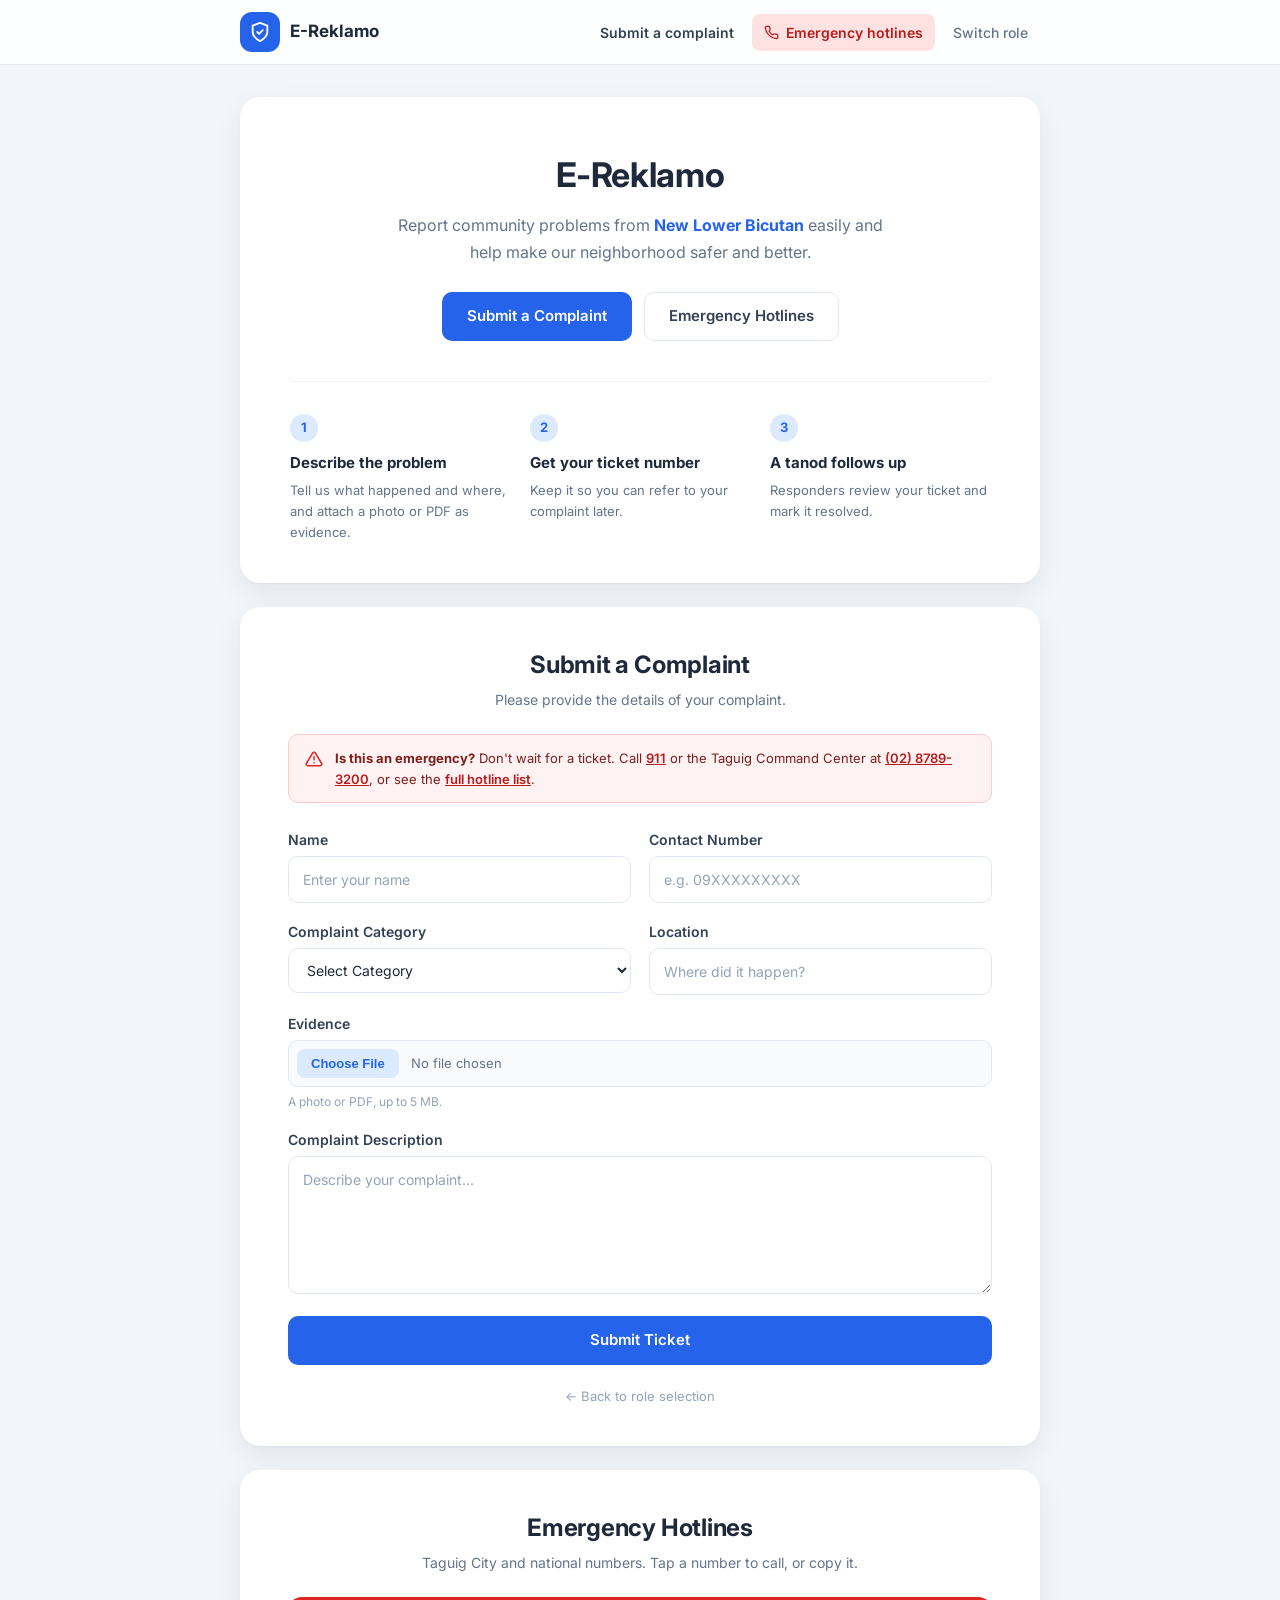
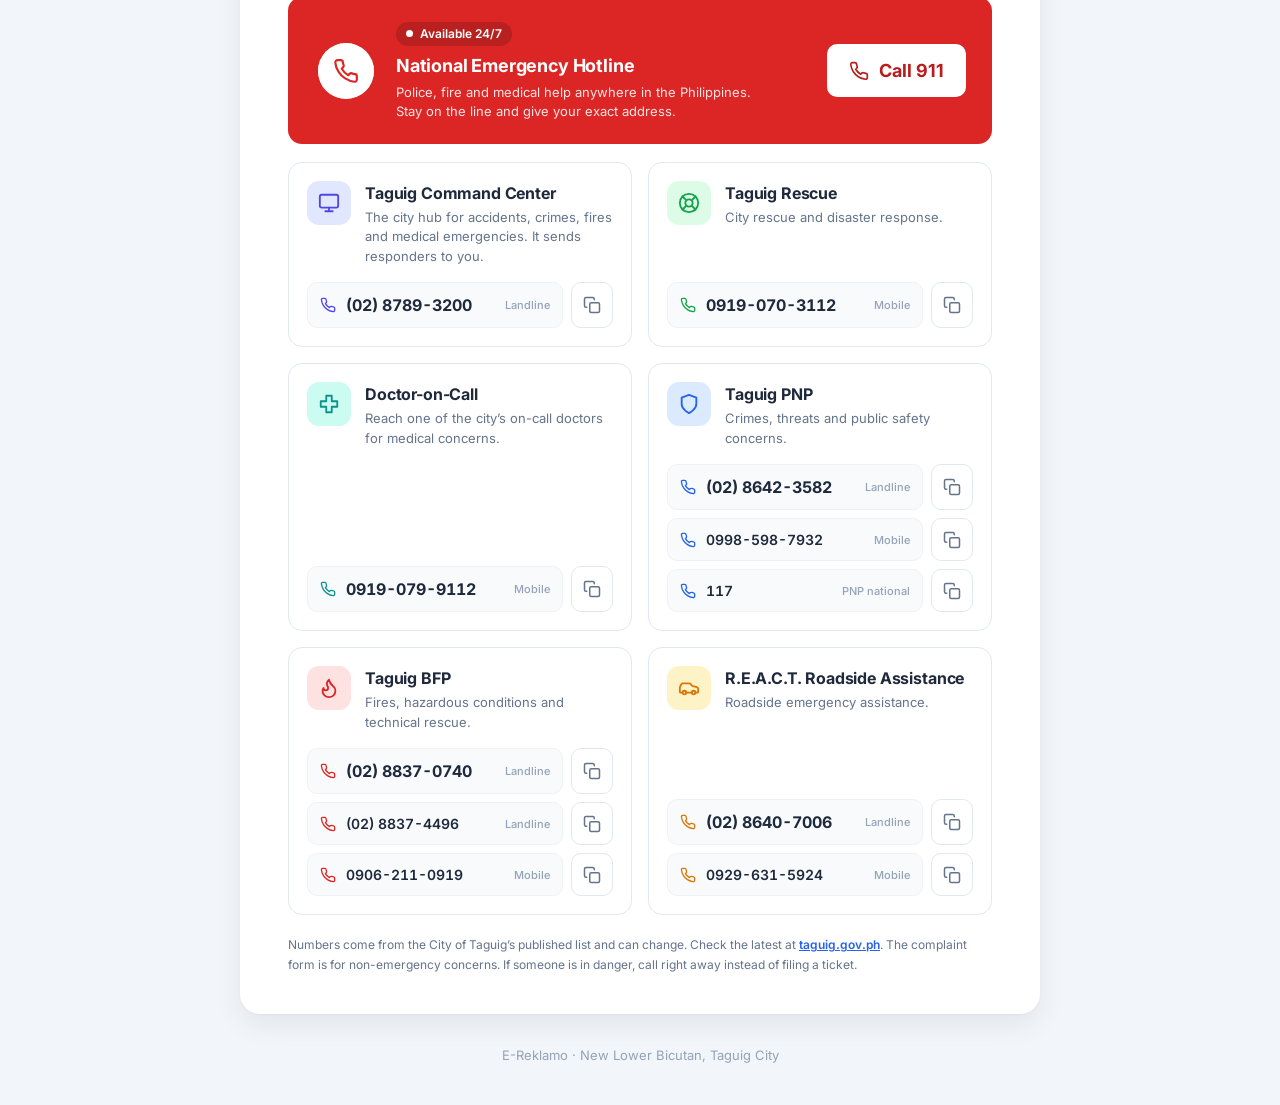
==== complaintpage.html @ d014d46d "Final" ====
<!DOCTYPE html>
<html lang="en">
<head>
    <meta charset="UTF-8">
    <meta name="viewport" content="width=device-width, initial-scale=1.0">
    <title>E-Reklamo</title>
    <link rel="preconnect" href="https://fonts.googleapis.com">
    <link rel="preconnect" href="https://fonts.gstatic.com" crossorigin>
    <link href="https://fonts.googleapis.com/css2?family=Inter:wght@400;500;600;700&display=swap" rel="stylesheet">
    <link rel="stylesheet" href="theme.css">
    <link rel="stylesheet" href="hotlines.css">
    <link rel="stylesheet" href="complaintpage.css">
</head>
<body>

    <header class="topbar">
        <div class="topbar-inner">
            <a href="#home" class="brand">
                <span class="brand-mark">
                    <svg viewBox="0 0 24 24" fill="none" stroke="currentColor" stroke-width="2" stroke-linecap="round" stroke-linejoin="round" aria-hidden="true"><path d="M12 22s8-4 8-10V5l-8-3-8 3v7c0 6 8 10 8 10z"/><path d="m9 12 2 2 4-4"/></svg>
                </span>
                <span class="brand-name">E-Reklamo</span>
            </a>
            <nav class="topnav" aria-label="Page sections">
                <a href="#complaint">Submit a complaint</a>
                <a href="#hotlines" class="nav-alert">
                    <svg viewBox="0 0 24 24" fill="none" stroke="currentColor" stroke-width="2" stroke-linecap="round" stroke-linejoin="round" aria-hidden="true"><path d="M22 16.92v3a2 2 0 0 1-2.18 2 19.79 19.79 0 0 1-8.63-3.07 19.5 19.5 0 0 1-6-6 19.79 19.79 0 0 1-3.07-8.67A2 2 0 0 1 4.11 2h3a2 2 0 0 1 2 1.72 12.84 12.84 0 0 0 .7 2.81 2 2 0 0 1-.45 2.11L8.09 9.91a16 16 0 0 0 6 6l1.27-1.27a2 2 0 0 1 2.11-.45 12.84 12.84 0 0 0 2.81.7A2 2 0 0 1 22 16.92z"/></svg>
                    Emergency hotlines
                </a>
                <a href="index.html" class="nav-quiet">Switch role</a>
            </nav>
        </div>
    </header>

    <div class="page">

        <section id="home" class="hero">
            <h1>E-Reklamo</h1>
            <p>
                Report community problems from <strong>New Lower Bicutan</strong> easily
                and help make our neighborhood safer and better.
            </p>
            <div class="hero-actions">
                <a href="#complaint" class="btn">Submit a Complaint</a>
                <a href="#hotlines" class="btn btn-outline">Emergency Hotlines</a>
            </div>

            <ol class="steps">
                <li>
                    <span class="step-num">1</span>
                    <strong>Describe the problem</strong>
                    <span>Tell us what happened and where, and attach a photo or PDF as evidence.</span>
                </li>
                <li>
                    <span class="step-num">2</span>
                    <strong>Get your ticket number</strong>
                    <span>Keep it so you can refer to your complaint later.</span>
                </li>
                <li>
                    <span class="step-num">3</span>
                    <strong>A tanod follows up</strong>
                    <span>Responders review your ticket and mark it resolved.</span>
                </li>
            </ol>
        </section>

        <section id="complaint" class="section">
            <h2>Submit a Complaint</h2>

            <p class="subtitle">Please provide the details of your complaint.</p>

            <div class="notice" role="note">
                <svg viewBox="0 0 24 24" fill="none" stroke="currentColor" stroke-width="2" stroke-linecap="round" stroke-linejoin="round" aria-hidden="true"><path d="M10.29 3.86 1.82 18a2 2 0 0 0 1.71 3h16.94a2 2 0 0 0 1.71-3L13.71 3.86a2 2 0 0 0-3.42 0z"/><path d="M12 9v4M12 17h.01"/></svg>
                <p>
                    <strong>Is this an emergency?</strong> Don't wait for a ticket. Call
                    <a href="tel:911">911</a> or the Taguig Command Center at
                    <a href="tel:0287893200">(02) 8789-3200</a>, or see the
                    <a href="#hotlines">full hotline list</a>.
                </p>
            </div>

            <form id="complaintForm">

                <div class="form-row">
                    <div class="field">
                        <label for="name">Name</label>
                        <input type="text" id="name" placeholder="Enter your name" required>
                    </div>

                    <div class="field">
                        <label for="Contact">Contact Number</label>
                        <input type="tel" id="Contact" placeholder="e.g. 09XXXXXXXXX" maxlength="11" pattern="09[0-9]{9}" title="Enter an 11-digit number starting with 09" required>
                    </div>
                </div>

                <div class="form-row">
                    <div class="field">
                        <label for="category">Complaint Category</label>
                        <select id="category" required>
                            <option value="">Select Category</option>
                            <option value="Noise">Noise</option>
                            <option value="Garbage">Garbage</option>
                            <option value="Illegal Parking">Illegal Parking</option>
                        </select>
                    </div>

                    <div class="field">
                        <label for="location">Location</label>
                        <input type="text" id="location" placeholder="Where did it happen?" required>
                    </div>
                </div>

                <label for="Evidence" id="evidenceLabel">Evidence</label>
                <input type="file" id="Evidence" accept="image/*,.pdf" required>
                <p class="hint">A photo or PDF, up to 5 MB.</p>

                <label for="description">Complaint Description</label>
                <textarea id="description" rows="5" placeholder="Describe your complaint..." required></textarea>

                <button type="submit" class="submit-btn">Submit Ticket</button>

            </form>

            <a href="index.html" class="back-link">← Back to role selection</a>

            <div id="popupToast" class="popup-toast" role="status" aria-live="polite"></div>
        </section>

        <section id="hotlines" class="section">
            <h2>Emergency Hotlines</h2>
            <p class="subtitle">Taguig City and national numbers. Tap a number to call, or copy it.</p>

            <div data-hotlines></div>
        </section>

        <footer class="page-footer">E-Reklamo · New Lower Bicutan, Taguig City</footer>

    </div>

    <!-- Ticket confirmation: shown by CSS (:target) when the address is #ticketOverlay -->
    <div class="ticket-overlay" id="ticketOverlay">
        <a class="ticket-backdrop" href="#complaint" aria-label="Close ticket"></a>
        <div class="ticket" role="dialog" aria-modal="true" aria-labelledby="ticketTitle">
            <div class="ticket-head">E-Reklamo Ticket</div>

            <div class="ticket-body">
                <svg class="check" viewBox="0 0 52 52" aria-hidden="true">
                    <circle class="check-circle" cx="26" cy="26" r="23" fill="none"/>
                    <path class="check-mark" fill="none" d="M15 27 l8 8 l15 -17"/>
                </svg>

                <h3 id="ticketTitle">Complaint Submitted</h3>
                <p class="ticket-sub">Keep your ticket number for reference.</p>

                <div class="ticket-number" id="ticketNumber">ER-000000</div>
                <span class="ticket-status">Pending</span>

                <div class="ticket-rows">
                    <div class="ticket-row"><span>Name</span><strong id="tName"></strong></div>
                    <div class="ticket-row"><span>Category</span><strong id="tCategory"></strong></div>
                    <div class="ticket-row"><span>Location</span><strong id="tLocation"></strong></div>
                    <div class="ticket-row"><span>Submitted</span><strong id="tDate"></strong></div>
                </div>

                <p class="ticket-note" id="ticketNote"></p>

                <a class="ticket-close" href="#complaint">Done</a>
            </div>
        </div>
    </div>

    <script src="hotlines.js"></script>
    <script src="complaintpage.js"></script>
</body>
</html>
---- theme.css ----
/* =====================================================================
   E-Reklamo shared theme
   Load this BEFORE each page's own stylesheet.
   Keeps the original look (soft grey background, white rounded cards,
   blue primary) and puts the colours, radii and shadows in one place.
   ===================================================================== */

:root {
    /* neutrals (same family as the original design) */
    --bg: #f2f5f9;
    --surface: #ffffff;
    --text: #1e293b;
    --text-2: #334155;
    --muted: #64748b;
    --subtle: #94a3b8;
    --border: #e2e8f0;
    --border-soft: #eef2f7;
    --field-bg: #f8fafc;

    /* primary blue */
    --primary: #2563eb;
    --primary-hover: #1e40af;
    --primary-dark: #072177;
    --primary-tint: #dbeafe;
    --primary-ring: rgba(37, 99, 235, 0.18);

    /* agency / status colours */
    --red: #dc2626;
    --red-dark: #b91c1c;
    --red-tint: #fee2e2;
    --green: #16a34a;
    --green-dark: #166534;
    --green-tint: #dcfce7;
    --amber: #d97706;
    --amber-tint: #fef3c7;
    --indigo: #4f46e5;
    --indigo-tint: #e0e7ff;
    --teal: #0d9488;
    --teal-tint: #ccfbf1;

    /* shape and depth */
    --radius-lg: 20px;
    --radius-md: 14px;
    --radius-sm: 10px;
    --shadow-sm: 0 1px 2px rgba(15, 23, 42, 0.05), 0 1px 3px rgba(15, 23, 42, 0.06);
    --shadow-md: 0 1px 2px rgba(15, 23, 42, 0.04), 0 10px 28px rgba(15, 23, 42, 0.07);
    --shadow-lg: 0 24px 50px rgba(15, 23, 42, 0.18);

    --font: "Inter", system-ui, -apple-system, "Segoe UI", Roboto, Arial, sans-serif;
}

* {
    margin: 0;
    padding: 0;
    box-sizing: border-box;
}

html {
    scroll-behavior: smooth;
    -webkit-text-size-adjust: 100%;
}

body {
    font-family: var(--font);
    background: var(--bg);
    color: var(--text);
    line-height: 1.5;
    -webkit-font-smoothing: antialiased;
}

input,
select,
textarea,
button {
    font: inherit;
}

h1, h2, h3 {
    letter-spacing: -0.01em;
}

:focus-visible {
    outline: 3px solid var(--primary-ring);
    outline-offset: 2px;
    border-radius: 6px;
}

/* ---------- brand mark (the shield used on every page) ---------- */
.brand-mark {
    display: inline-grid;
    place-items: center;
    width: 40px;
    height: 40px;
    flex-shrink: 0;
    border-radius: 12px;
    background: var(--primary);
    color: white;
}

.brand-mark svg {
    width: 22px;
    height: 22px;
}

/* ---------- buttons ---------- */
.btn {
    display: inline-flex;
    align-items: center;
    justify-content: center;
    gap: 8px;
    padding: 12px 24px;
    border: 1px solid transparent;
    border-radius: var(--radius-sm);
    background: var(--primary);
    color: white;
    font-size: 15px;
    font-weight: 600;
    text-decoration: none;
    cursor: pointer;
    transition: background 0.2s, border-color 0.2s, color 0.2s, transform 0.15s;
}

.btn:hover {
    background: var(--primary-hover);
}

.btn:active {
    transform: translateY(1px);
}

.btn svg {
    width: 18px;
    height: 18px;
}

.btn-outline {
    background: white;
    color: var(--text-2);
    border-color: var(--border);
}

.btn-outline:hover {
    background: var(--field-bg);
    color: var(--primary);
    border-color: var(--primary);
}


@media (prefers-reduced-motion: reduce) {
    *,
    *::before,
    *::after {
        animation-duration: 0.001ms !important;
        animation-delay: 0s !important;
        animation-iteration-count: 1 !important;
        transition-duration: 0.001ms !important;
        scroll-behavior: auto !important;
    }
}
---- hotlines.css ----
/* =====================================================================
   Emergency hotlines component
   Rendered by hotlines.js into any element with  data-hotlines.
   Needs theme.css.
   ===================================================================== */

/* ---------- featured: national 911 ---------- */
.hl-featured {
    display: flex;
    align-items: center;
    gap: 22px;
    padding: 22px 26px 22px 30px;
    margin-bottom: 18px;
    border-radius: var(--radius-md);
    background: var(--red);
    color: white;
}

/* the one big moment: soft rings pulsing out of the phone */
.hl-pulse {
    position: relative;
    width: 56px;
    height: 56px;
    flex-shrink: 0;
}

.hl-pulse::before,
.hl-pulse::after {
    content: "";
    position: absolute;
    inset: 0;
    border-radius: 50%;
    background: rgba(255, 255, 255, 0.4);
    animation: hl-ring 2.4s ease-out infinite;
}

.hl-pulse::after {
    animation-delay: 1.2s;
}

.hl-pulse-core {
    position: relative;
    z-index: 1;
    display: grid;
    place-items: center;
    width: 56px;
    height: 56px;
    border-radius: 50%;
    background: white;
    color: var(--red);
}

.hl-pulse-core svg {
    width: 26px;
    height: 26px;
    animation: hl-idle 2.4s ease-in-out infinite;
}

.hl-featured-text {
    flex: 1;
    min-width: 0;
}

.hl-live {
    display: inline-flex;
    align-items: center;
    gap: 7px;
    margin-bottom: 6px;
    padding: 3px 10px;
    border-radius: 999px;
    background: rgba(0, 0, 0, 0.16);
    font-size: 12px;
    font-weight: 600;
}

.hl-live i {
    width: 7px;
    height: 7px;
    border-radius: 50%;
    background: #fff;
    animation: hl-blink 1.4s ease-in-out infinite;
}

.hl-featured h3 {
    font-size: 18px;
    margin-bottom: 4px;
}

.hl-featured p {
    font-size: 13px;
    line-height: 1.5;
    color: rgba(255, 255, 255, 0.88);
    max-width: 46ch;
}

.hl-featured-call {
    display: inline-flex;
    align-items: center;
    gap: 10px;
    flex-shrink: 0;
    padding: 13px 22px;
    border-radius: var(--radius-sm);
    background: white;
    color: var(--red-dark);
    font-size: 18px;
    font-weight: 700;
    text-decoration: none;
    transition: transform 0.2s, box-shadow 0.2s;
}

.hl-featured-call svg {
    width: 20px;
    height: 20px;
}

.hl-featured-call:hover {
    transform: translateY(-2px);
    box-shadow: 0 10px 22px rgba(127, 29, 29, 0.35);
}

.hl-featured-call:hover svg,
.hl-featured-call:focus-visible svg {
    animation: hl-shake 0.7s ease;
}

/* ---------- agency cards ---------- */
.hl-grid {
    display: grid;
    grid-template-columns: repeat(auto-fill, minmax(280px, 1fr));
    gap: 16px;
}

.hl-card {
    --accent: var(--primary);
    --tint: var(--primary-tint);
    display: flex;
    flex-direction: column;
    gap: 16px;
    padding: 18px;
    border: 1px solid var(--border);
    border-radius: var(--radius-md);
    background: white;
    transition: transform 0.25s ease, box-shadow 0.25s ease, border-color 0.25s ease;
}

.hl-card:hover {
    transform: translateY(-3px);
    border-color: var(--accent);
    box-shadow: var(--shadow-md);
}

.hl-blue   { --accent: var(--primary); --tint: var(--primary-tint); }
.hl-red    { --accent: var(--red);     --tint: var(--red-tint); }
.hl-green  { --accent: var(--green);   --tint: var(--green-tint); }
.hl-teal   { --accent: var(--teal);    --tint: var(--teal-tint); }
.hl-indigo { --accent: var(--indigo);  --tint: var(--indigo-tint); }
.hl-amber  { --accent: var(--amber);   --tint: var(--amber-tint); }

.hl-head {
    display: flex;
    gap: 14px;
    align-items: flex-start;
}

.hl-icon {
    display: grid;
    place-items: center;
    width: 44px;
    height: 44px;
    flex-shrink: 0;
    border-radius: 12px;
    background: var(--tint);
    color: var(--accent);
    transition: background 0.25s ease, color 0.25s ease, transform 0.25s ease;
}

.hl-icon svg {
    width: 22px;
    height: 22px;
}

.hl-card:hover .hl-icon {
    background: var(--accent);
    color: white;
    transform: rotate(-6deg) scale(1.06);
}

.hl-head h3 {
    font-size: 16px;
    color: var(--text);
    margin-bottom: 3px;
}

.hl-head p {
    font-size: 13px;
    line-height: 1.5;
    color: var(--muted);
}

/* ---------- number rows ---------- */
.hl-numbers {
    display: flex;
    flex-direction: column;
    gap: 8px;
    margin-top: auto;
}

.hl-row {
    display: flex;
    gap: 8px;
}

.hl-num {
    flex: 1;
    min-width: 0;
    display: flex;
    align-items: center;
    gap: 10px;
    padding: 10px 12px;
    border: 1px solid var(--border-soft);
    border-radius: var(--radius-sm);
    background: var(--field-bg);
    color: var(--text);
    text-decoration: none;
    transition: background 0.2s, border-color 0.2s, color 0.2s;
}

.hl-num:hover {
    background: var(--tint);
    border-color: var(--tint);
    color: var(--accent);
}

.hl-phone {
    width: 16px;
    height: 16px;
    flex-shrink: 0;
    color: var(--accent);
    transform-origin: 50% 60%;
}

.hl-num:hover .hl-phone,
.hl-num:focus-visible .hl-phone {
    animation: hl-shake 0.7s ease;
}

.hl-digits {
    flex: 1;
    font-size: 14px;
    font-weight: 600;
    font-variant-numeric: tabular-nums;
    white-space: nowrap;
}

.hl-row:first-child .hl-digits {
    font-size: 16px;
    font-weight: 700;
}

.hl-kind {
    font-size: 11px;
    font-weight: 500;
    color: var(--subtle);
    white-space: nowrap;
}

/* ---------- copy button ---------- */
.hl-copy {
    display: grid;
    place-items: center;
    width: 42px;
    flex-shrink: 0;
    border: 1px solid var(--border);
    border-radius: var(--radius-sm);
    background: white;
    color: var(--muted);
    cursor: pointer;
    transition: color 0.2s, border-color 0.2s, background 0.2s;
}

.hl-copy:hover {
    color: var(--accent);
    border-color: var(--accent);
}

.hl-copy svg {
    width: 18px;
    height: 18px;
}

.hl-copy .hl-ico-check {
    display: none;
}

.hl-copy.copied {
    background: var(--green-tint);
    border-color: var(--green);
    color: var(--green-dark);
}

.hl-copy.copied .hl-ico-copy {
    display: none;
}

.hl-copy.copied .hl-ico-check {
    display: block;
    animation: hl-pop 0.35s ease;
}

/* ---------- footnote + toast ---------- */
.hl-note {
    margin-top: 20px;
    font-size: 12px;
    line-height: 1.6;
    color: var(--muted);
}

.hl-note a {
    color: var(--primary);
    font-weight: 600;
}

.hl-toast {
    position: fixed;
    left: 50%;
    bottom: 24px;
    z-index: 3000;
    padding: 10px 18px;
    border-radius: 999px;
    background: #0f172a;
    color: white;
    font-size: 13px;
    font-weight: 500;
    box-shadow: var(--shadow-lg);
    opacity: 0;
    transform: translate(-50%, 16px);
    pointer-events: none;
    transition: opacity 0.25s ease, transform 0.25s ease;
}

.hl-toast.show {
    opacity: 1;
    transform: translate(-50%, 0);
}

/* ---------- reveal when scrolled into view ---------- */
/* "backwards" keeps each card hidden during its delay, then hands control
   back to normal styles so the hover lift still works afterwards. */
.hl-ready .hl-card:not(.in) {
    opacity: 0;
}

.hl-ready .hl-card.in {
    animation: hl-rise 0.5s ease backwards;
    animation-delay: var(--d, 0ms);
}

/* ---------- keyframes ---------- */
@keyframes hl-ring {
    0%   { transform: scale(1);   opacity: 0.7; }
    100% { transform: scale(2.2); opacity: 0; }
}

@keyframes hl-idle {
    0%, 30%, 100% { transform: rotate(0); }
    5%  { transform: rotate(-14deg); }
    10% { transform: rotate(12deg); }
    15% { transform: rotate(-8deg); }
    20% { transform: rotate(6deg); }
    25% { transform: rotate(-3deg); }
}

@keyframes hl-shake {
    0%, 100% { transform: rotate(0); }
    15% { transform: rotate(-16deg); }
    30% { transform: rotate(14deg); }
    45% { transform: rotate(-10deg); }
    60% { transform: rotate(8deg); }
    75% { transform: rotate(-4deg); }
}

@keyframes hl-blink {
    0%, 100% { opacity: 1; }
    50% { opacity: 0.25; }
}

@keyframes hl-pop {
    0%   { transform: scale(0.4); }
    70%  { transform: scale(1.25); }
    100% { transform: scale(1); }
}

@keyframes hl-rise {
    from { opacity: 0; transform: translateY(16px); }
    to   { opacity: 1; transform: none; }
}

@media (max-width: 600px) {
    .hl-featured {
        flex-wrap: wrap;
        padding: 20px;
    }

    .hl-featured-text {
        flex-basis: calc(100% - 80px);
    }

    .hl-featured-call {
        width: 100%;
        justify-content: center;
    }

    .hl-grid {
        grid-template-columns: 1fr;
    }
}
---- complaintpage.css ----
/* ---------- Top bar ---------- */
.topbar {
    position: sticky;
    top: 0;
    z-index: 100;
    background: rgba(255, 255, 255, 0.92);
    backdrop-filter: blur(8px);
    -webkit-backdrop-filter: blur(8px);
    border-bottom: 1px solid var(--border);
}

.topbar-inner {
    width: 90%;
    max-width: 800px;
    margin: 0 auto;
    height: 64px;
    display: flex;
    align-items: center;
    justify-content: space-between;
    gap: 16px;
}

.brand {
    display: inline-flex;
    align-items: center;
    gap: 10px;
    text-decoration: none;
}

.brand-name {
    font-size: 17px;
    font-weight: 700;
    color: var(--text);
}

.topnav {
    display: flex;
    align-items: center;
    gap: 6px;
}

.topnav a {
    display: inline-flex;
    align-items: center;
    gap: 7px;
    padding: 8px 12px;
    border-radius: 8px;
    color: var(--text-2);
    font-size: 14px;
    font-weight: 600;
    text-decoration: none;
    transition: background 0.2s, color 0.2s;
}

.topnav a:hover {
    background: var(--primary-tint);
    color: var(--primary);
}

.topnav svg {
    width: 15px;
    height: 15px;
}

.topnav .nav-alert {
    background: var(--red-tint);
    color: var(--red-dark);
}

.topnav .nav-alert:hover {
    background: var(--red);
    color: white;
}

.topnav .nav-quiet {
    color: var(--muted);
    font-weight: 500;
}

/* ---------- Layout ---------- */
.page {
    width: 90%;
    max-width: 800px;
    margin: 0 auto;
    padding: 32px 0 40px;
}

#home,
#complaint,
#hotlines {
    scroll-margin-top: 84px;
}

/* ---------- Hero ---------- */
.hero {
    background: var(--surface);
    border-radius: var(--radius-lg);
    padding: 52px 50px 40px;
    box-shadow: var(--shadow-md);
    text-align: center;
    margin-bottom: 24px;
}

.hero h1 {
    font-size: 34px;
    color: var(--text);
    margin-bottom: 12px;
}

.hero p {
    color: var(--muted);
    line-height: 1.7;
    max-width: 52ch;
    margin: 0 auto 26px;
}

.hero strong {
    color: var(--primary);
}

.hero-actions {
    display: flex;
    flex-wrap: wrap;
    gap: 12px;
    justify-content: center;
}

/* how it works: a real sequence, so it is numbered */
.steps {
    list-style: none;
    display: grid;
    grid-template-columns: repeat(3, 1fr);
    gap: 20px;
    margin-top: 40px;
    padding-top: 32px;
    border-top: 1px solid var(--border-soft);
    text-align: left;
}

.steps li {
    display: flex;
    flex-direction: column;
    gap: 6px;
}

.steps strong {
    color: var(--text);
    font-size: 15px;
}

.steps li > span:last-child {
    color: var(--muted);
    font-size: 13px;
    line-height: 1.6;
}

.step-num {
    display: grid;
    place-items: center;
    width: 28px;
    height: 28px;
    margin-bottom: 4px;
    border-radius: 50%;
    background: var(--primary-tint);
    color: var(--primary);
    font-size: 13px;
    font-weight: 700;
}

/* ---------- Sections ---------- */
.section {
    background: var(--surface);
    border-radius: var(--radius-lg);
    padding: 40px 48px;
    box-shadow: var(--shadow-md);
    margin-bottom: 24px;
}

.section h2 {
    text-align: center;
    font-size: 24px;
    color: var(--text);
    margin-bottom: 6px;
}

.subtitle {
    text-align: center;
    color: var(--muted);
    font-size: 14px;
    margin-bottom: 24px;
}

/* emergency reminder above the form */
.notice {
    display: flex;
    gap: 12px;
    align-items: flex-start;
    margin-bottom: 26px;
    padding: 13px 16px;
    border: 1px solid #fecaca;
    border-radius: var(--radius-sm);
    background: #fef2f2;
    color: #7f1d1d;
    font-size: 13px;
    line-height: 1.6;
}

.notice svg {
    width: 18px;
    height: 18px;
    flex-shrink: 0;
    margin-top: 2px;
    color: var(--red);
}

.notice a {
    color: var(--red-dark);
    font-weight: 600;
}

/* ---------- Form ---------- */
form {
    display: flex;
    flex-direction: column;
    text-align: left;
}

.form-row {
    display: grid;
    grid-template-columns: 1fr 1fr;
    gap: 0 18px;
}

.field {
    display: flex;
    flex-direction: column;
    min-width: 0;
}

label {
    font-weight: 600;
    color: var(--text-2);
    font-size: 14px;
    margin-bottom: 6px;
}

input,
select,
textarea {
    width: 100%;
    padding: 12px 14px;
    border: 1px solid var(--border);
    border-radius: var(--radius-sm);
    font-size: 14px;
    margin-bottom: 18px;
    outline: none;
    background: white;
    color: var(--text);
    transition: border-color 0.2s, box-shadow 0.2s;
}

input::placeholder,
textarea::placeholder {
    color: var(--subtle);
}

input:focus,
select:focus,
textarea:focus {
    border-color: var(--primary);
    box-shadow: 0 0 0 3px var(--primary-ring);
}

input:user-invalid,
select:user-invalid,
textarea:user-invalid {
    border-color: var(--red);
}

input[type="file"] {
    padding: 8px;
    font-size: 13px;
    color: var(--muted);
    margin-bottom: 6px;
    background: var(--field-bg);
}

input[type="file"]::file-selector-button {
    margin-right: 12px;
    padding: 7px 14px;
    border: none;
    border-radius: 8px;
    background: var(--primary-tint);
    color: var(--primary);
    font-weight: 600;
    cursor: pointer;
    transition: background 0.2s, color 0.2s;
}

input[type="file"]::file-selector-button:hover {
    background: var(--primary);
    color: white;
}

.hint {
    margin-bottom: 18px;
    font-size: 12px;
    color: var(--subtle);
}

textarea {
    resize: vertical;
    line-height: 1.6;
}

.submit-btn {
    width: 100%;
    margin-top: 4px;
    padding: 13px;
    border: none;
    border-radius: var(--radius-sm);
    background: var(--primary);
    color: white;
    font-size: 15px;
    font-weight: 600;
    cursor: pointer;
    transition: background 0.2s, transform 0.15s;
}

.submit-btn:hover {
    background: var(--primary-hover);
}

.submit-btn:active {
    transform: translateY(1px);
}

.submit-btn:disabled {
    background: var(--subtle);
    cursor: default;
}

.back-link {
    display: block;
    text-align: center;
    margin-top: 22px;
    color: var(--subtle);
    font-size: 13px;
    text-decoration: none;
    transition: color 0.2s;
}

.back-link:hover {
    color: var(--primary);
}

.page-footer {
    text-align: center;
    color: var(--subtle);
    font-size: 13px;
    padding-top: 8px;
}

/* ---------- Toast ---------- */
.popup-toast {
    position: fixed;
    top: 80px;
    right: 20px;
    max-width: calc(100% - 40px);
    background: var(--primary);
    color: white;
    padding: 14px 22px;
    border-radius: var(--radius-sm);
    box-shadow: var(--shadow-lg);
    font-size: 14px;
    opacity: 0;
    transform: translateY(-10px);
    pointer-events: none;
    transition: opacity 0.3s ease, transform 0.3s ease;
    z-index: 1000;
}

.popup-toast.show {
    opacity: 1;
    transform: translateY(0);
}

.popup-toast.error {
    background: #991b1b;
}

@media (max-width: 700px) {
    .hero,
    .section {
        padding: 30px 20px;
    }

    .hero {
        padding-top: 38px;
    }

    .steps {
        grid-template-columns: 1fr;
        gap: 18px;
    }

    .form-row {
        grid-template-columns: 1fr;
    }

    .topnav .nav-quiet {
        display: none;
    }

    .brand-name {
        display: none;
    }
}

/* ---------- Ticket confirmation (pure CSS) ----------
   The ticket is shown with :target. The page only has to point the address
   to #ticketOverlay; CSS does the showing, the animation and the closing
   (the Done button and the dark backdrop are plain links back to #complaint). */
.ticket-overlay {
    position: fixed;
    inset: 0;
    background: rgba(15, 23, 42, 0.5);
    display: none;
    align-items: center;
    justify-content: center;
    padding: 20px;
    z-index: 2000;
}

.ticket-overlay:target {
    display: flex;
    animation: fade-in 0.25s ease both;
}

.ticket-backdrop {
    position: absolute;
    inset: 0;
}

.ticket {
    position: relative;
    width: 100%;
    max-width: 380px;
    background: white;
    border-radius: var(--radius-lg);
    overflow: hidden;
    box-shadow: var(--shadow-lg);
}

.ticket-overlay:target .ticket {
    animation: pop 0.4s ease both;
}

.ticket-head {
    background: var(--primary);
    color: white;
    text-align: center;
    padding: 14px;
    font-weight: 700;
    font-size: 13px;
    letter-spacing: 1px;
    text-transform: uppercase;
}

.ticket-body {
    padding: 28px 30px 30px;
    text-align: center;
}

.check {
    width: 64px;
    height: 64px;
    margin-bottom: 8px;
}

.check-circle,
.check-mark {
    stroke: var(--primary);
    stroke-width: 3;
    stroke-linecap: round;
    stroke-linejoin: round;
    stroke-dasharray: 150;
    stroke-dashoffset: 150;
}

.ticket-overlay:target .check-circle {
    animation: draw 0.6s ease 0.25s forwards;
}

.ticket-overlay:target .check-mark {
    animation: draw 0.4s ease 0.75s forwards;
}

.ticket-body h3 {
    color: var(--text);
    font-size: 20px;
    margin-bottom: 4px;
}

.ticket-sub {
    color: var(--muted);
    font-size: 13px;
    margin-bottom: 18px;
}

.ticket-number {
    font-family: "Courier New", monospace;
    font-size: 26px;
    font-weight: bold;
    color: var(--primary);
    letter-spacing: 2px;
    margin-bottom: 8px;
}

.ticket-status {
    display: inline-block;
    background: var(--primary-tint);
    color: var(--primary);
    padding: 5px 14px;
    border-radius: 20px;
    font-size: 12px;
    font-weight: 700;
    margin-bottom: 18px;
}

.ticket-rows {
    border-top: 2px dashed var(--border);
    padding-top: 14px;
    margin-bottom: 14px;
    text-align: left;
}

.ticket-row {
    display: flex;
    justify-content: space-between;
    gap: 16px;
    font-size: 13px;
    padding: 5px 0;
    opacity: 0;
    transform: translateY(6px);
}

.ticket-row span {
    color: var(--muted);
}

.ticket-row strong {
    color: var(--text);
    text-align: right;
    word-break: break-word;
}

.ticket-overlay:target .ticket-row {
    animation: rise 0.35s ease forwards;
}

.ticket-overlay:target .ticket-row:nth-child(1) { animation-delay: 0.55s; }
.ticket-overlay:target .ticket-row:nth-child(2) { animation-delay: 0.65s; }
.ticket-overlay:target .ticket-row:nth-child(3) { animation-delay: 0.75s; }
.ticket-overlay:target .ticket-row:nth-child(4) { animation-delay: 0.85s; }

.ticket-note {
    color: var(--subtle);
    font-size: 12px;
    min-height: 16px;
}

.ticket-note:empty {
    display: none;
}

.ticket-close {
    display: block;
    margin-top: 16px;
    padding: 13px;
    border-radius: var(--radius-sm);
    background: var(--primary);
    color: white;
    font-size: 15px;
    font-weight: 600;
    text-decoration: none;
    transition: background 0.2s;
}

.ticket-close:hover {
    background: var(--primary-hover);
}

@keyframes fade-in {
    from { opacity: 0; }
    to   { opacity: 1; }
}

@keyframes pop {
    from { opacity: 0; transform: translateY(30px) scale(0.96); }
    to   { opacity: 1; transform: none; }
}

@keyframes draw {
    to { stroke-dashoffset: 0; }
}

@keyframes rise {
    to { opacity: 1; transform: none; }
}

@media (prefers-reduced-motion: reduce) {
    .ticket-overlay:target,
    .ticket-overlay:target .ticket,
    .ticket-overlay:target .ticket-row,
    .ticket-overlay:target .check-circle,
    .ticket-overlay:target .check-mark {
        animation: none !important;
    }
    .ticket-row {
        opacity: 1;
        transform: none;
    }
    .check-circle,
    .check-mark {
        stroke-dashoffset: 0;
    }
}
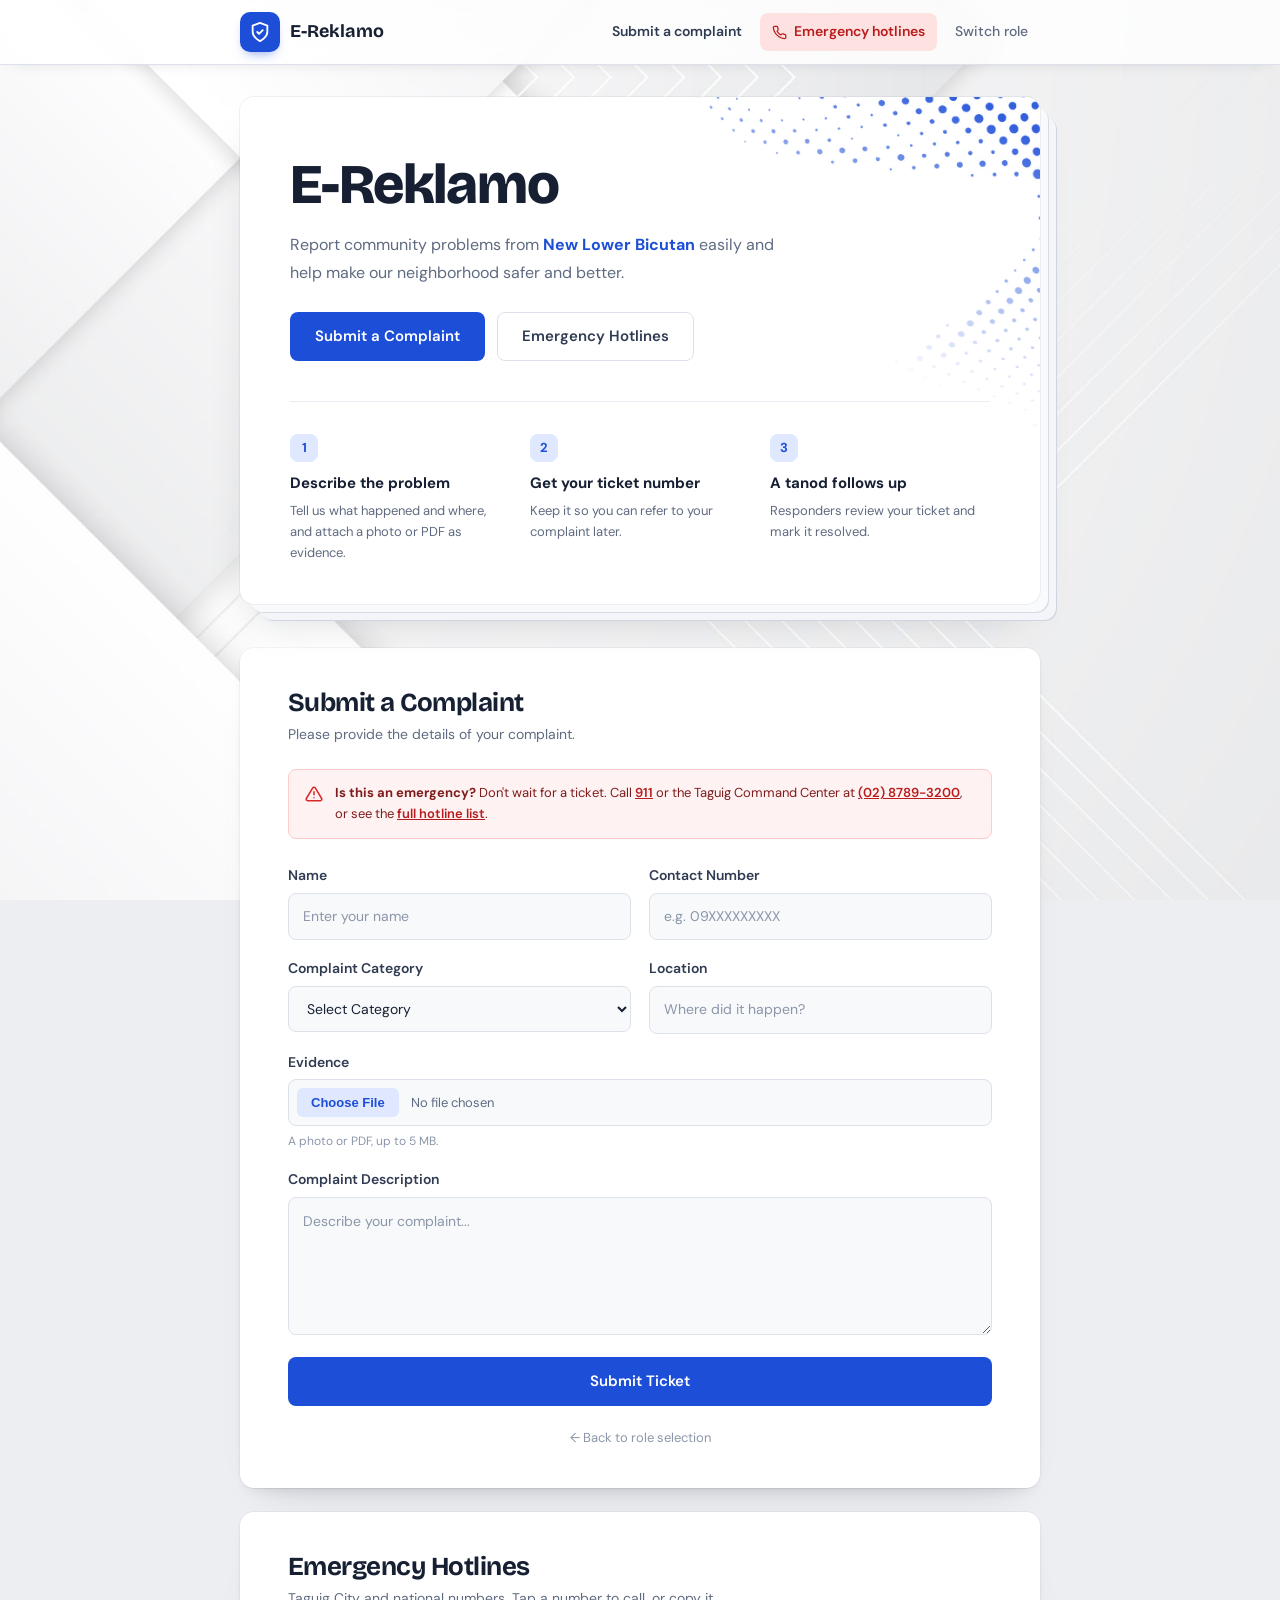
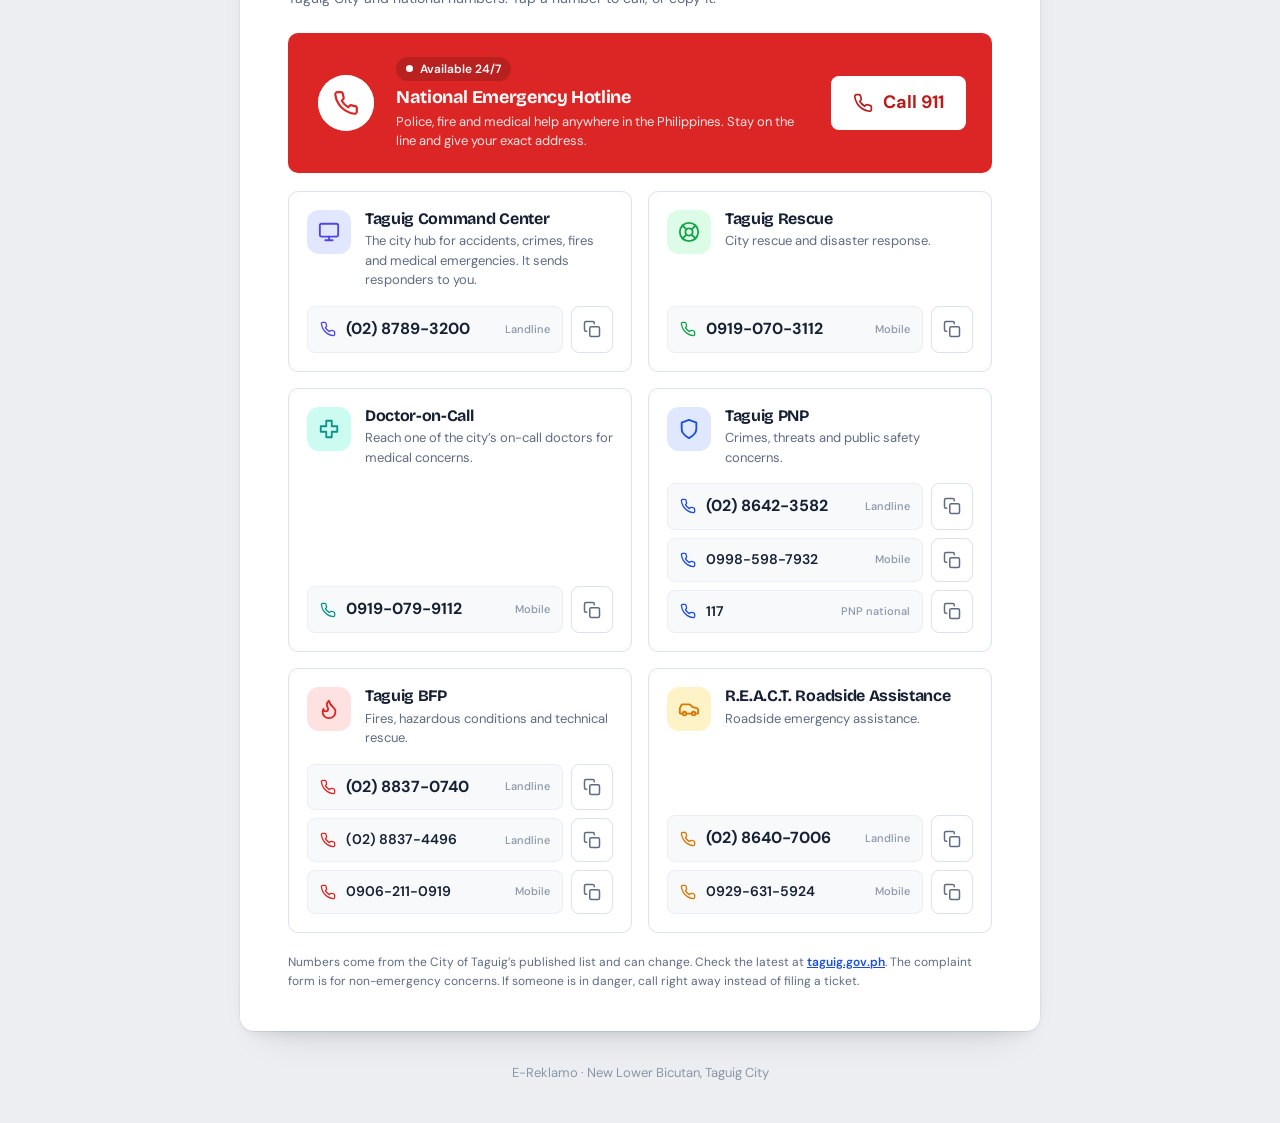
==== commit 721f5a88: "Final" ====
--- a/complaintpage.html
+++ b/complaintpage.html
@@ -6,7 +6,7 @@
     <title>E-Reklamo</title>
     <link rel="preconnect" href="https://fonts.googleapis.com">
     <link rel="preconnect" href="https://fonts.gstatic.com" crossorigin>
-    <link href="https://fonts.googleapis.com/css2?family=Inter:wght@400;500;600;700&display=swap" rel="stylesheet">
+    <link href="https://fonts.googleapis.com/css2?family=Bricolage+Grotesque:opsz,wght@12..96,600;12..96,700;12..96,800&family=DM+Sans:wght@400;500;600;700&display=swap" rel="stylesheet">
     <link rel="stylesheet" href="theme.css">
     <link rel="stylesheet" href="hotlines.css">
     <link rel="stylesheet" href="complaintpage.css">
--- a/theme.css
+++ b/theme.css
@@ -1,28 +1,30 @@
 /* =====================================================================
    E-Reklamo shared theme
    Load this BEFORE each page's own stylesheet.
-   Keeps the original look (soft grey background, white rounded cards,
-   blue primary) and puts the colours, radii and shadows in one place.
+
+   Design idea: layered white paper (Background.jpg) as the backdrop,
+   main cards drawn as stacked sheets, and one halftone wave (halftone.png,
+   made from bg.jpg) as the single decorative moment on each page.
    ===================================================================== */
 
 :root {
-    /* neutrals (same family as the original design) */
-    --bg: #f2f5f9;
+    /* paper neutrals */
+    --bg: #eceef1;
     --surface: #ffffff;
-    --text: #1e293b;
-    --text-2: #334155;
-    --muted: #64748b;
-    --subtle: #94a3b8;
-    --border: #e2e8f0;
-    --border-soft: #eef2f7;
-    --field-bg: #f8fafc;
+    --text: #172033;
+    --text-2: #2f3b52;
+    --muted: #5f6b80;
+    --subtle: #8b96a8;
+    --border: #dde2ea;
+    --border-soft: #eaeef4;
+    --field-bg: #f7f9fb;
 
-    /* primary blue */
-    --primary: #2563eb;
-    --primary-hover: #1e40af;
-    --primary-dark: #072177;
-    --primary-tint: #dbeafe;
-    --primary-ring: rgba(37, 99, 235, 0.18);
+    /* primary: a deeper cobalt so it holds up against the white sheets */
+    --primary: #1d4ed8;
+    --primary-hover: #1e3a8a;
+    --primary-dark: #0c1f66;
+    --primary-tint: #dfe8ff;
+    --primary-ring: rgba(29, 78, 216, 0.2);
 
     /* agency / status colours */
     --red: #dc2626;
@@ -38,15 +40,27 @@
     --teal: #0d9488;
     --teal-tint: #ccfbf1;
 
-    /* shape and depth */
-    --radius-lg: 20px;
-    --radius-md: 14px;
-    --radius-sm: 10px;
-    --shadow-sm: 0 1px 2px rgba(15, 23, 42, 0.05), 0 1px 3px rgba(15, 23, 42, 0.06);
-    --shadow-md: 0 1px 2px rgba(15, 23, 42, 0.04), 0 10px 28px rgba(15, 23, 42, 0.07);
-    --shadow-lg: 0 24px 50px rgba(15, 23, 42, 0.18);
+    /* shape: big sheets are crisper than small controls */
+    --radius-lg: 14px;
+    --radius-md: 10px;
+    --radius-sm: 8px;
 
-    --font: "Inter", system-ui, -apple-system, "Segoe UI", Roboto, Arial, sans-serif;
+    /* depth: paper lying on paper */
+    --shadow-sm: 0 1px 1px rgba(23, 32, 51, 0.05), 0 2px 6px -2px rgba(23, 32, 51, 0.08);
+    --shadow-md: 0 0 0 1px rgba(23, 32, 51, 0.04), 0 1px 1px rgba(23, 32, 51, 0.05), 0 8px 18px -10px rgba(23, 32, 51, 0.16), 0 24px 40px -28px rgba(23, 32, 51, 0.18);
+    --shadow-lg: 0 24px 50px rgba(23, 32, 51, 0.2);
+
+    /* two extra sheets peeking out behind a card (used on the hero / main cards) */
+    --stack:
+        0 0 0 1px rgba(23, 32, 51, 0.06),
+        9px 9px 0 -1px #f9fafc,
+        10px 10px 0 -1px #d5dbe4,
+        18px 18px 0 -2px #f3f5f8,
+        19px 19px 0 -2px #cfd5df,
+        0 26px 44px -22px rgba(23, 32, 51, 0.28);
+
+    --font: "DM Sans", system-ui, -apple-system, "Segoe UI", Roboto, Arial, sans-serif;
+    --font-display: "Bricolage Grotesque", "DM Sans", system-ui, -apple-system, "Segoe UI", sans-serif;
 }
 
 * {
@@ -64,8 +78,18 @@
     font-family: var(--font);
     background: var(--bg);
     color: var(--text);
-    line-height: 1.5;
+    line-height: 1.55;
     -webkit-font-smoothing: antialiased;
+}
+
+/* the paper backdrop: fixed, so it stays put while the content scrolls */
+body::before {
+    content: "";
+    position: fixed;
+    inset: 0;
+    z-index: -1;
+    background: var(--bg) url("Background.jpg") center / cover no-repeat;
+    pointer-events: none;
 }
 
 input,
@@ -76,7 +100,9 @@
 }
 
 h1, h2, h3 {
-    letter-spacing: -0.01em;
+    font-family: var(--font-display);
+    letter-spacing: -0.02em;
+    line-height: 1.15;
 }
 
 :focus-visible {
@@ -92,9 +118,10 @@
     width: 40px;
     height: 40px;
     flex-shrink: 0;
-    border-radius: 12px;
+    border-radius: 10px;
     background: var(--primary);
     color: white;
+    box-shadow: 0 6px 12px -6px rgba(29, 78, 216, 0.6);
 }
 
 .brand-mark svg {
--- a/complaintpage.css
+++ b/complaintpage.css
@@ -3,10 +3,11 @@
     position: sticky;
     top: 0;
     z-index: 100;
-    background: rgba(255, 255, 255, 0.92);
-    backdrop-filter: blur(8px);
-    -webkit-backdrop-filter: blur(8px);
+    background: rgba(255, 255, 255, 0.82);
+    backdrop-filter: blur(10px);
+    -webkit-backdrop-filter: blur(10px);
     border-bottom: 1px solid var(--border);
+    box-shadow: 0 6px 16px -12px rgba(23, 32, 51, 0.25);
 }
 
 .topbar-inner {
@@ -28,7 +29,8 @@
 }
 
 .brand-name {
-    font-size: 17px;
+    font-family: var(--font-display);
+    font-size: 18px;
     font-weight: 700;
     color: var(--text);
 }
@@ -44,11 +46,12 @@
     align-items: center;
     gap: 7px;
     padding: 8px 12px;
-    border-radius: 8px;
+    border-radius: var(--radius-sm);
     color: var(--text-2);
     font-size: 14px;
     font-weight: 600;
     text-decoration: none;
+    white-space: nowrap;
     transition: background 0.2s, color 0.2s;
 }
 
@@ -92,26 +95,49 @@
 }
 
 /* ---------- Hero ---------- */
+/* the main sheet: two more sheets behind it, halftone wave rising from the corner */
 .hero {
+    position: relative;
+    overflow: hidden;
     background: var(--surface);
     border-radius: var(--radius-lg);
-    padding: 52px 50px 40px;
-    box-shadow: var(--shadow-md);
-    text-align: center;
-    margin-bottom: 24px;
+    padding: 56px 50px 40px;
+    box-shadow: var(--stack);
+    text-align: left;
+    margin-bottom: 44px;
+}
+
+.hero::after {
+    content: "";
+    position: absolute;
+    top: -170px;
+    right: -150px;
+    width: 640px;
+    height: 640px;
+    background: url("halftone.png") center / contain no-repeat;
+    opacity: 0.9;
+    pointer-events: none;
+    -webkit-mask-image: linear-gradient(205deg, #000 30%, transparent 62%);
+    mask-image: linear-gradient(205deg, #000 30%, transparent 62%);
+}
+
+.hero > * {
+    position: relative;
+    z-index: 1;
 }
 
 .hero h1 {
-    font-size: 34px;
+    font-size: clamp(38px, 6vw, 56px);
+    font-weight: 800;
     color: var(--text);
-    margin-bottom: 12px;
+    margin-bottom: 14px;
 }
 
 .hero p {
     color: var(--muted);
     line-height: 1.7;
-    max-width: 52ch;
-    margin: 0 auto 26px;
+    max-width: 46ch;
+    margin: 0 0 26px;
 }
 
 .hero strong {
@@ -122,7 +148,7 @@
     display: flex;
     flex-wrap: wrap;
     gap: 12px;
-    justify-content: center;
+    justify-content: flex-start;
 }
 
 /* how it works: a real sequence, so it is numbered */
@@ -160,7 +186,7 @@
     width: 28px;
     height: 28px;
     margin-bottom: 4px;
-    border-radius: 50%;
+    border-radius: 8px;
     background: var(--primary-tint);
     color: var(--primary);
     font-size: 13px;
@@ -177,14 +203,13 @@
 }
 
 .section h2 {
-    text-align: center;
-    font-size: 24px;
+    font-size: 26px;
+    font-weight: 700;
     color: var(--text);
     margin-bottom: 6px;
 }
 
 .subtitle {
-    text-align: center;
     color: var(--muted);
     font-size: 14px;
     margin-bottom: 24px;
@@ -254,9 +279,9 @@
     font-size: 14px;
     margin-bottom: 18px;
     outline: none;
-    background: white;
+    background: var(--field-bg);
     color: var(--text);
-    transition: border-color 0.2s, box-shadow 0.2s;
+    transition: border-color 0.2s, box-shadow 0.2s, background 0.2s;
 }
 
 input::placeholder,
@@ -267,6 +292,7 @@
 input:focus,
 select:focus,
 textarea:focus {
+    background: white;
     border-color: var(--primary);
     box-shadow: 0 0 0 3px var(--primary-ring);
 }
@@ -289,7 +315,7 @@
     margin-right: 12px;
     padding: 7px 14px;
     border: none;
-    border-radius: 8px;
+    border-radius: 6px;
     background: var(--primary-tint);
     color: var(--primary);
     font-weight: 600;
@@ -397,6 +423,16 @@
 
     .hero {
         padding-top: 38px;
+        box-shadow: var(--shadow-md);
+        margin-bottom: 24px;
+    }
+
+    .hero::after {
+        width: 440px;
+        height: 440px;
+        top: -140px;
+        right: -170px;
+        opacity: 0.7;
     }
 
     .steps {
